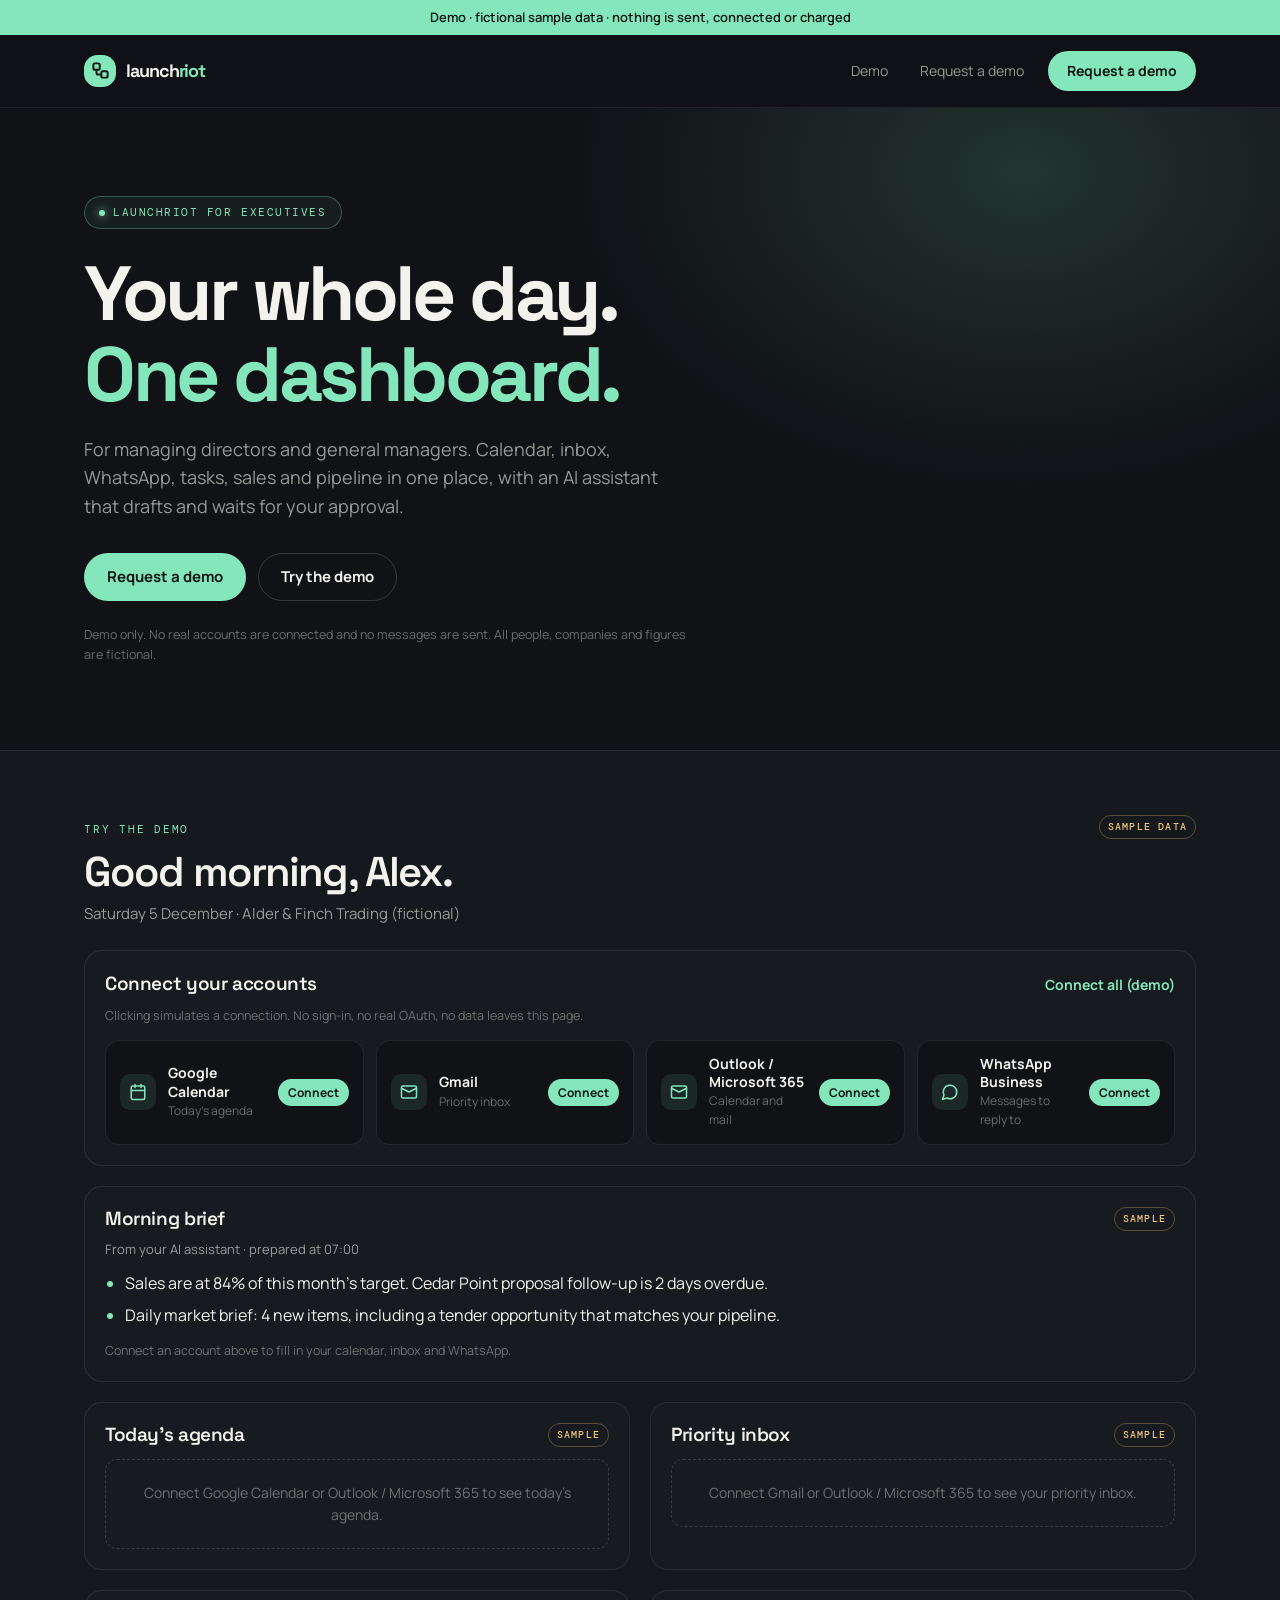
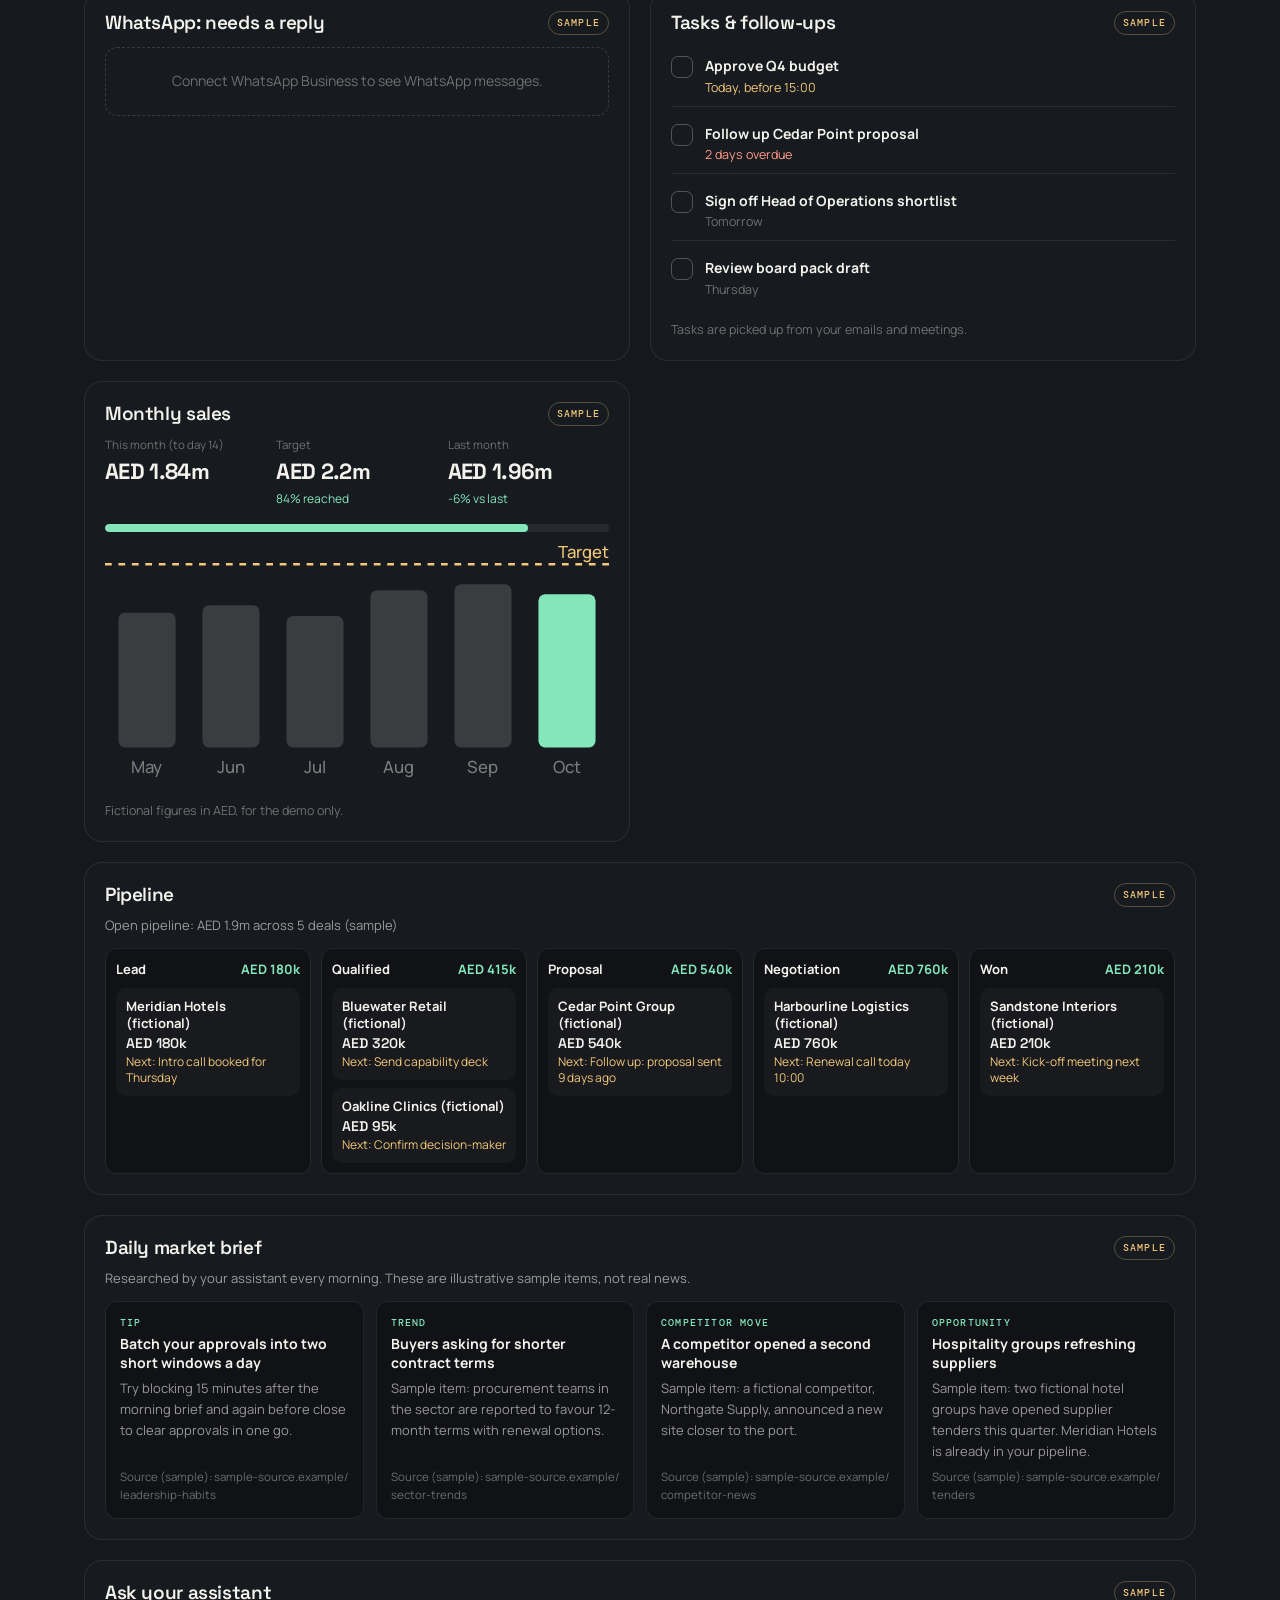
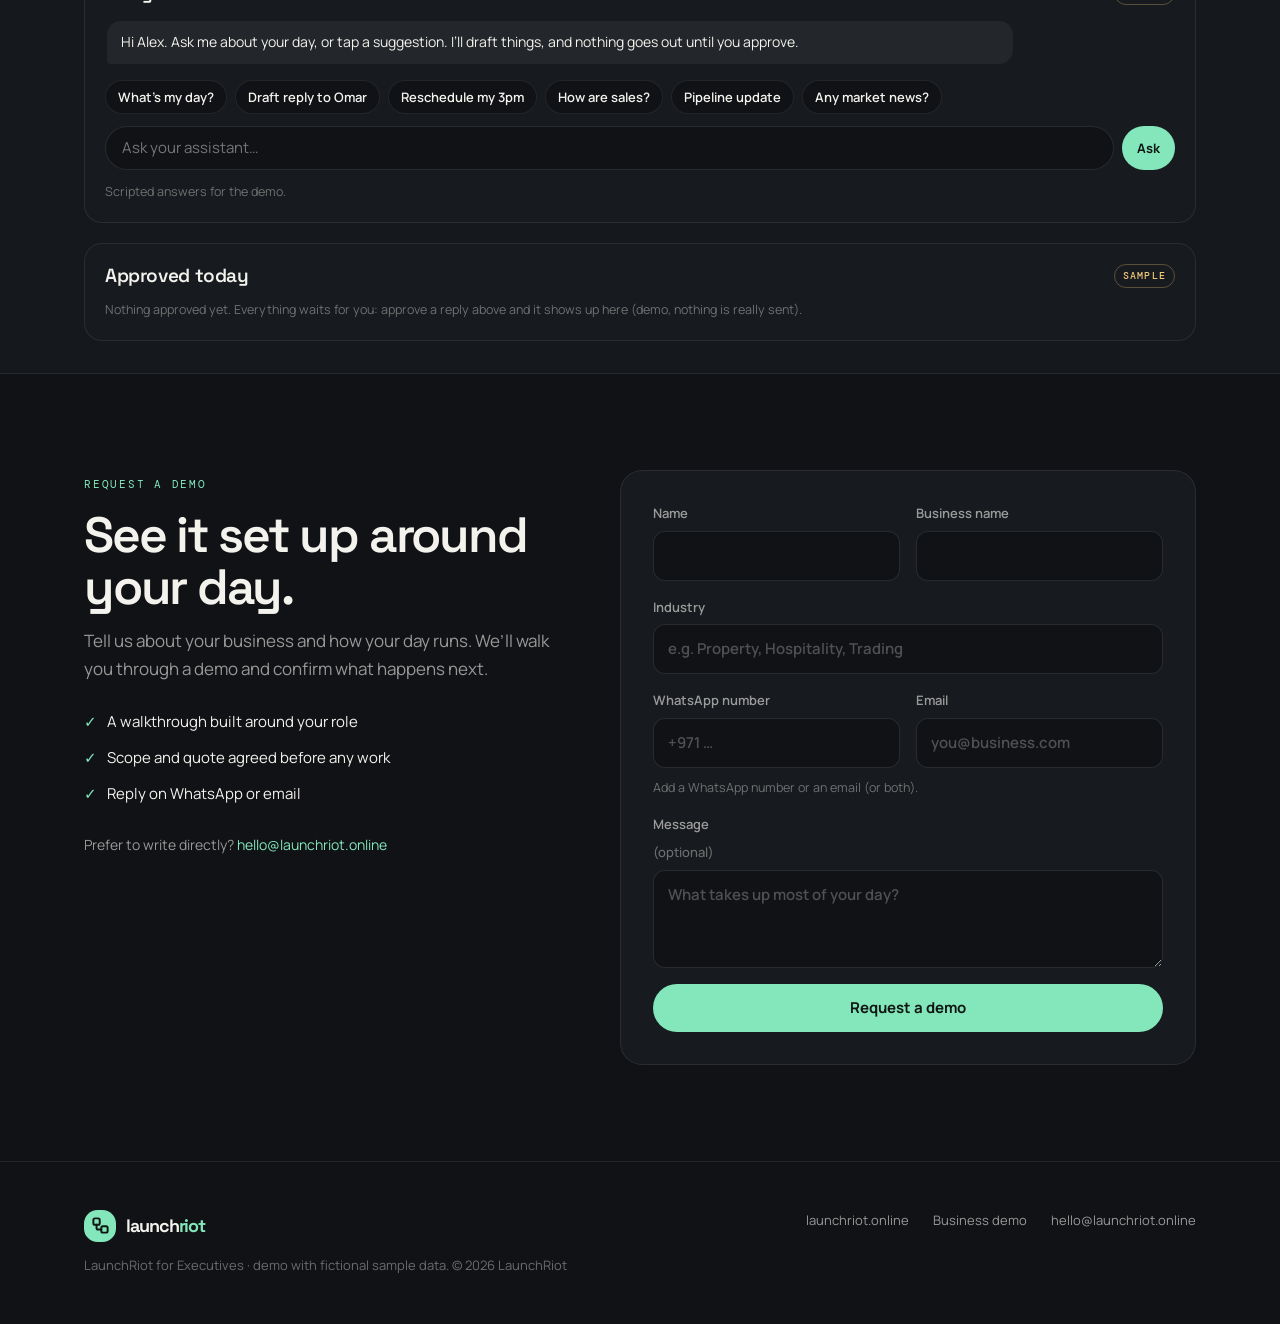
==== index.html @ b40a99fc "LaunchRiot for Executives demo" ====
<!DOCTYPE html>
<html lang="en">
<head>
<meta charset="UTF-8" />
<meta name="viewport" content="width=device-width, initial-scale=1.0" />
<meta name="theme-color" content="#101216" />
<title>LaunchRiot for Executives | One dashboard for your day</title>
<meta name="description" content="A simple demo for managing directors and general managers: calendar, inbox, WhatsApp, tasks, sales, pipeline and a daily brief in one dashboard. Everything waits for your approval. Sample data only." />
<meta property="og:site_name" content="LaunchRiot" />
<meta property="og:title" content="LaunchRiot for Executives" />
<meta property="og:description" content="Your day, inbox, WhatsApp, sales and pipeline in one dashboard. Approve before anything is sent. Demo with sample data." />
<meta property="og:type" content="website" />
<meta property="og:url" content="https://cliffordlandman-alt.github.io/launchriot-exec-demo/" />
<meta property="og:image" content="https://cliffordlandman-alt.github.io/launchriot-exec-demo/og-image.png" />
<meta property="og:image:width" content="1200" /><meta property="og:image:height" content="630" />
<meta property="og:image:alt" content="LaunchRiot for Executives: one dashboard for your day" />
<meta name="twitter:card" content="summary_large_image" />
<meta name="twitter:title" content="LaunchRiot for Executives" />
<meta name="twitter:description" content="Your day, inbox, WhatsApp, sales and pipeline in one dashboard. Approve before anything is sent." />
<meta name="twitter:image" content="https://cliffordlandman-alt.github.io/launchriot-exec-demo/og-image.png" />
<link rel="icon" type="image/svg+xml" href="favicon.svg" />
<link rel="preconnect" href="https://fonts.googleapis.com">
<link rel="preconnect" href="https://fonts.gstatic.com" crossorigin>
<link href="https://fonts.googleapis.com/css2?family=Manrope:wght@400;500;600;700;800&family=Space+Grotesk:wght@500;600;700&family=DM+Mono:wght@500&display=swap" rel="stylesheet">
<link rel="stylesheet" href="styles.css" />
</head>
<body>
<div class="banner">Demo · fictional sample data · nothing is sent, connected or charged</div>
<header class="nav">
  <div class="wrap nav-in">
    <!-- Logo: markup copied verbatim from the LaunchRiot sibling site (main-site-v2) -->
    <a aria-label="LaunchRiot home" href="#top" class="lr-logo"><span class="lr-mark"><svg xmlns="http://www.w3.org/2000/svg" width="19" height="19" viewBox="0 0 24 24" fill="none" stroke="currentColor" stroke-width="2.5" stroke-linecap="round" stroke-linejoin="round" class="lucide lucide-workflow" aria-hidden="true"><rect width="8" height="8" x="3" y="3" rx="2"></rect><path d="M7 11v4a2 2 0 0 0 2 2h4"></path><rect width="8" height="8" x="13" y="13" rx="2"></rect></svg></span><span class="lr-word">launch<span class="lr-accent">riot</span></span></a>
    <nav class="links"><a href="#demo">Demo</a><a href="#request">Request a demo</a></nav>
    <a class="btn btn-primary btn-sm" href="#request">Request a demo</a>
  </div>
</header>

<main id="top">
  <section class="hero">
    <div class="wrap">
      <span class="pill"><span class="dot"></span>LaunchRiot for Executives</span>
      <h1>Your whole day.<br><span class="accent">One dashboard.</span></h1>
      <p class="sub">For managing directors and general managers. Calendar, inbox, WhatsApp, tasks, sales and pipeline in one place, with an AI assistant that drafts and waits for your approval.</p>
      <div class="cta-row">
        <a class="btn btn-primary" href="#request">Request a demo</a>
        <a class="btn btn-ghost" href="#demo">Try the demo</a>
      </div>
      <p class="fine">Demo only. No real accounts are connected and no messages are sent. All people, companies and figures are fictional.</p>
    </div>
  </section>

  <section class="sec-demo" id="demo">
    <div class="wrap">
      <div class="demo-head">
        <div>
          <span class="mono accent">Try the demo</span>
          <h2>Good morning, Alex.</h2>
          <p class="muted-p" id="today"></p>
        </div>
        <span class="tag">Sample data</span>
      </div>

      <div class="card connect">
        <div class="card-h"><h3>Connect your accounts</h3><button class="lnk" id="connect-all">Connect all (demo)</button></div>
        <p class="note">Clicking simulates a connection. No sign-in, no real OAuth, no data leaves this page.</p>
        <div class="conn-grid" id="conn"></div>
      </div>

      <div class="dash" id="dash"></div>
    </div>
  </section>

  <section class="sec" id="request">
    <div class="wrap req-grid">
      <div>
        <span class="mono accent">Request a demo</span>
        <h2>See it set up around your day.</h2>
        <p class="muted-p">Tell us about your business and how your day runs. We’ll walk you through a demo and confirm what happens next.</p>
        <ul class="ticks">
          <li>A walkthrough built around your role</li>
          <li>Scope and quote agreed before any work</li>
          <li>Reply on WhatsApp or email</li>
        </ul>
        <p class="muted-p small">Prefer to write directly? <a href="mailto:hello@launchriot.online">hello@launchriot.online</a></p>
      </div>
      <form id="demo-form" class="form" novalidate>
        <div class="f2">
          <label>Name<input name="fullName" autocomplete="name" required></label>
          <label>Business name<input name="companyName" autocomplete="organization" required></label>
        </div>
        <label>Industry<input name="industry" placeholder="e.g. Property, Hospitality, Trading" required></label>
        <div class="f2">
          <label>WhatsApp number<input name="phone" type="tel" autocomplete="tel" placeholder="+971 …"></label>
          <label>Email<input name="email" type="email" autocomplete="email" placeholder="you@business.com"></label>
        </div>
        <p class="hint">Add a WhatsApp number or an email (or both).</p>
        <label>Message <em>(optional)</em><textarea name="notes" rows="3" placeholder="What takes up most of your day?"></textarea></label>
        <input type="text" name="website_hp" class="hp" tabindex="-1" autocomplete="off" aria-hidden="true">
        <p class="err" id="form-err" role="alert"></p>
        <button class="btn btn-primary btn-full" type="submit" id="submit-btn">Request a demo</button>
        <div class="done" id="form-done" hidden>
          <b id="done-title">Thanks, your demo request is in.</b>
          <p id="done-msg">We’ll review it and get back to you.</p>
          <div class="cta-row" id="done-actions"></div>
        </div>
      </form>
    </div>
  </section>
</main>

<footer class="foot">
  <div class="wrap foot-in">
    <div>
      <a aria-label="LaunchRiot home" href="#top" class="lr-logo"><span class="lr-mark"><svg xmlns="http://www.w3.org/2000/svg" width="19" height="19" viewBox="0 0 24 24" fill="none" stroke="currentColor" stroke-width="2.5" stroke-linecap="round" stroke-linejoin="round" class="lucide lucide-workflow" aria-hidden="true"><rect width="8" height="8" x="3" y="3" rx="2"></rect><path d="M7 11v4a2 2 0 0 0 2 2h4"></path><rect width="8" height="8" x="13" y="13" rx="2"></rect></svg></span><span class="lr-word">launch<span class="lr-accent">riot</span></span></a>
      <p>LaunchRiot for Executives · demo with fictional sample data. © 2026 LaunchRiot</p>
    </div>
    <div class="foot-links">
      <a href="https://launchriot.online" target="_blank" rel="noopener">launchriot.online</a>
      <a href="https://cliffordlandman-alt.github.io/launchriot-demo/" target="_blank" rel="noopener">Business demo</a>
      <a href="mailto:hello@launchriot.online">hello@launchriot.online</a>
    </div>
  </div>
</footer>
<div id="toast" role="status"></div>
<script src="data.js"></script>
<script src="app.js"></script>
<script src="script.js"></script>
</body>
</html>
---- styles.css ----
/* Base tokens, logo, buttons and form styles reused from LaunchRiot main-site-v2 */
:root{--bg:#101216;--bg2:#15181c;--card:#171a1f;--line:rgba(255,255,255,.08);--mint:#83e7bb;--mint-ink:#101713;--cream:#f3f2ec;--muted:rgba(243,242,236,.6);--dim:rgba(243,242,236,.4);--gold:#f2c879;--r:18px}
*{box-sizing:border-box}html{scroll-behavior:smooth}
body{margin:0;background:var(--bg);color:var(--cream);font-family:Manrope,system-ui,sans-serif;font-size:16px;line-height:1.6;-webkit-font-smoothing:antialiased}
a{color:inherit;text-decoration:none}
h1,h2,h3{font-family:"Space Grotesk",sans-serif;letter-spacing:-.045em;line-height:1.05;margin:0}
.mono{font-family:"DM Mono",monospace;font-size:11px;text-transform:uppercase;letter-spacing:.16em}
.accent{color:var(--mint)}.muted{color:var(--dim)}
.wrap{max-width:1160px;margin:0 auto;padding:0 24px}
.ic{width:16px;height:16px;fill:none;stroke:currentColor;stroke-width:2;stroke-linecap:round;stroke-linejoin:round;flex:none}
.ico{display:inline-flex;align-items:center;justify-content:center;width:36px;height:36px;border-radius:10px;background:rgba(131,231,187,.1);color:var(--mint);flex:none}
.ico .ic{width:18px;height:18px}
.nav{position:sticky;top:0;z-index:20;background:rgba(16,18,22,.82);backdrop-filter:blur(14px);border-bottom:1px solid var(--line)}
.nav-in{display:flex;align-items:center;justify-content:space-between;height:72px;gap:24px}
.links{display:flex;gap:32px;font-size:14px;color:var(--muted);margin-left:auto}.links a:hover{color:var(--cream)}
.pill{display:inline-flex;align-items:center;gap:8px;padding:7px 14px;border:1px solid rgba(131,231,187,.3);border-radius:999px;background:rgba(131,231,187,.06);font-family:"DM Mono",monospace;font-size:11px;letter-spacing:.14em;text-transform:uppercase;color:var(--mint)}
.dot{width:6px;height:6px;border-radius:50%;background:var(--mint);box-shadow:0 0 10px var(--mint)}
.tag{font-family:"DM Mono",monospace;font-weight:500;font-size:10px;letter-spacing:.12em;text-transform:uppercase;color:var(--gold);border:1px solid rgba(242,200,121,.3);padding:3px 8px;border-radius:999px;white-space:nowrap}
.sec{padding:96px 0}.sec h2{font-size:clamp(2rem,4vw,3.1rem);margin-top:14px;font-weight:600}
.muted-p{color:var(--muted);font-size:17px;margin:14px 0 0;max-width:560px}.small{font-size:14px}.muted-p a{color:var(--mint)}
.fine{font-size:12.5px;color:var(--dim);margin-top:24px;max-width:620px}
.foot{border-top:1px solid var(--line);padding:48px 0}
.foot-in{display:flex;justify-content:space-between;gap:24px;flex-wrap:wrap;align-items:flex-start}
.foot p{margin:12px 0 0;font-size:13px;color:var(--dim)}
.foot-links{display:flex;gap:24px;flex-wrap:wrap;font-size:13px;color:var(--muted)}.foot-links a:hover{color:var(--cream)}
/* logo — values copied from live site computed styles */
.lr-logo{display:inline-flex;align-items:center;gap:10px}
.lr-mark{display:flex;width:32px;height:32px;align-items:center;justify-content:center;border-radius:13.6px;background:#83e7bb;color:#101713}
.lr-word{font-family:"Space Grotesk",sans-serif;font-size:18px;font-weight:700;letter-spacing:-.06em;line-height:27px;color:#f3f2ec}
.lr-accent{color:#83e7bb}
.btn{display:inline-flex;align-items:center;justify-content:center;gap:8px;height:48px;padding:0 22px;border-radius:999px;font-weight:700;font-size:15px;border:1px solid transparent;cursor:pointer;font-family:inherit;transition:transform .15s,background .15s,border-color .15s}
.btn:hover{transform:translateY(-1px)}
.btn-primary{background:var(--mint);color:var(--mint-ink)}.btn-primary:hover{background:#9af0c9}
.btn-ghost{background:transparent;border-color:rgba(255,255,255,.16);color:var(--cream)}.btn-ghost:hover{border-color:var(--mint)}
.btn-wa{background:#25D366;color:#08240f}
.btn-sm{height:40px;padding:0 18px;font-size:14px}.btn-full{width:100%}
.cta-row{display:flex;flex-wrap:wrap;gap:12px;margin-top:32px}
.req-grid{display:grid;grid-template-columns:.9fr 1.1fr;gap:64px;align-items:start}
.ticks{list-style:none;padding:0;margin:28px 0;display:grid;gap:12px;font-size:15px}
.ticks li{display:flex;gap:10px;align-items:center}.ticks .ic{color:var(--mint)}
.form{padding:32px;border:1px solid var(--line);border-radius:22px;background:var(--card);display:grid;gap:16px}
.f2{display:grid;grid-template-columns:1fr 1fr;gap:16px}
.form label{display:grid;gap:7px;font-size:13px;font-weight:600;color:var(--muted)}.form label em{font-style:normal;color:var(--dim);font-weight:500}
.form input,.form textarea{width:100%;font:inherit;font-size:15px;color:var(--cream);background:var(--bg);border:1px solid rgba(255,255,255,.1);border-radius:12px;padding:12px 14px;outline:none;transition:border-color .15s}
.form input:focus,.form textarea:focus{border-color:var(--mint)}
.form input::placeholder,.form textarea::placeholder{color:rgba(243,242,236,.28)}
.hint{margin:-6px 0 0;font-size:12.5px;color:var(--dim)}
.err{margin:0;color:#ff9b8a;font-size:13.5px;min-height:0}.err:empty{display:none}
.hp{position:absolute;left:-9999px;width:1px;height:1px;opacity:0}
.done{padding:20px;border-radius:14px;border:1px solid rgba(131,231,187,.35);background:rgba(131,231,187,.06)}
.done p{margin:6px 0 0;color:var(--muted);font-size:14px}.done .cta-row{margin-top:16px}
button[disabled]{opacity:.6;cursor:wait}
.ticks li::before{content:"✓";color:var(--mint);font-weight:800}

/* Exec demo */
.banner{background:#83e7bb;color:#101713;font-size:13px;font-weight:600;text-align:center;padding:7px 12px}
.hero{position:relative;overflow:hidden;padding:88px 0 72px}
.hero::before{content:"";position:absolute;inset:0;background:radial-gradient(50% 70% at 80% 10%,rgba(131,231,187,.16),transparent 70%);pointer-events:none}
.hero .wrap{position:relative}
.hero h1{font-size:clamp(2.6rem,6vw,4.8rem);margin-top:24px;font-weight:700}
.sub{color:var(--muted);font-size:18px;max-width:600px;margin:20px 0 0}
.sec-demo{padding:64px 0 32px;background:var(--bg2);border-top:1px solid var(--line);border-bottom:1px solid var(--line)}
.demo-head{display:flex;justify-content:space-between;align-items:flex-start;gap:16px;margin-bottom:24px}
.demo-head h2{font-size:clamp(1.8rem,3.4vw,2.6rem);margin-top:10px;font-weight:600}.demo-head .muted-p{font-size:15px;margin-top:8px}
.card{background:var(--card);border:1px solid var(--line);border-radius:var(--r);padding:20px;min-width:0}
.card-h{display:flex;justify-content:space-between;align-items:center;gap:10px;margin-bottom:12px}
.card h3{font-size:19px;font-weight:600;letter-spacing:-.02em}
.note{font-size:12.5px;color:var(--dim);margin:12px 0 0}.from{font-size:13px;color:var(--muted);margin:-4px 0 12px}
.lnk{background:none;border:0;color:var(--mint);font:700 14px Manrope,sans-serif;cursor:pointer;padding:4px 0}
.connect{margin-bottom:20px}.connect .note{margin:-4px 0 14px}
.conn-grid{display:grid;grid-template-columns:repeat(4,1fr);gap:12px}
.conn{display:flex;align-items:center;gap:12px;text-align:left;padding:14px;border-radius:14px;border:1px solid var(--line);background:var(--bg);color:var(--cream);font:inherit;cursor:pointer;transition:border-color .15s}
.conn:hover{border-color:rgba(131,231,187,.45)}.conn>span:nth-child(2){flex:1;min-width:0}
.conn b{display:block;font-size:14px;line-height:1.3}.conn small{display:block;font-size:12px;color:var(--dim)}
.conn em{font-style:normal;font-size:12px;font-weight:700;color:var(--mint-ink);background:var(--mint);padding:4px 10px;border-radius:999px}
.conn.on{border-color:rgba(131,231,187,.5);background:rgba(131,231,187,.06)}.conn.on small{color:var(--mint)}.conn.on em{background:none;color:var(--mint);padding:0}
.dash{display:grid;grid-template-columns:1fr 1fr;gap:20px}.span2{grid-column:span 2}
.brief ul{margin:0;padding-left:20px;display:grid;gap:6px}.brief li::marker{color:var(--mint)}
.locked{padding:22px;border:1px dashed rgba(255,255,255,.14);border-radius:12px;color:var(--dim);font-size:14px;text-align:center}
.agenda,.tasks,.log{list-style:none;margin:0;padding:0;display:grid;gap:8px}
.agenda li{display:flex;gap:14px;padding:10px 12px;border:1px solid var(--line);border-radius:12px}
.time{font:600 15px "Space Grotesk",sans-serif;color:var(--mint);min-width:48px}.time small{display:block;font-size:11px;color:var(--dim);font-weight:500}
.agenda div{display:flex;flex-direction:column;min-width:0}.agenda b{font-size:14px;line-height:1.35}.agenda span{font-size:12.5px;color:var(--dim)}
.agenda em{font-style:normal;font-size:12.5px;color:var(--gold);margin-top:4px}
.item{padding:12px 0;border-top:1px solid var(--line)}.item:first-of-type{border-top:0;padding-top:0}
.item-h{display:flex;justify-content:space-between;gap:10px;align-items:center}.item-h b{font-size:14px}
.subj{font-size:13px;color:var(--muted)}
.pri{font-size:11px;font-weight:700;padding:2px 9px;border-radius:999px}.p-high{background:rgba(255,155,138,.14);color:#ff9b8a}.p-medium{background:rgba(242,200,121,.12);color:var(--gold)}.p-low{background:rgba(255,255,255,.06);color:var(--dim)}
.ai{font-size:14px;margin:8px 0;color:var(--cream)}.ai span{display:inline-block;font:500 10px "DM Mono",monospace;letter-spacing:.12em;text-transform:uppercase;color:var(--mint);margin-right:8px}
.bubble{font-size:14px;margin:8px 0;padding:9px 12px;border-radius:12px 12px 12px 4px;background:rgba(255,255,255,.05);max-width:92%}
textarea{width:100%;font:inherit;font-size:14px;color:var(--cream);background:var(--bg);border:1px solid rgba(255,255,255,.1);border-radius:10px;padding:10px 12px;resize:vertical;outline:none}textarea:focus{border-color:var(--mint)}
.acts{display:flex;gap:8px;flex-wrap:wrap;margin-top:8px}
.btn-xs{height:34px;padding:0 14px;font-size:13px}
.sent{display:flex;align-items:center;gap:6px;font-size:13px;font-weight:700;color:var(--mint);margin-top:6px}
.tasks li{display:flex;gap:12px;align-items:flex-start;padding:8px 0;border-bottom:1px solid var(--line)}.tasks li:last-child{border:0}
.tasks div{display:flex;flex-direction:column}.tasks b{font-size:14px}.tasks span{font-size:12.5px;color:var(--dim)}.tasks .due{color:var(--gold)}.tasks .late{color:#ff9b8a}
.tasks .td b{text-decoration:line-through;color:var(--dim)}
.chk{width:22px;height:22px;border-radius:7px;border:1.5px solid rgba(255,255,255,.25);background:none;color:var(--mint-ink);cursor:pointer;display:flex;align-items:center;justify-content:center;padding:0;flex:none;margin-top:1px}
.td .chk{background:var(--mint);border-color:var(--mint)}
.kpis{display:grid;grid-template-columns:repeat(3,1fr);gap:10px}.kpis small{display:block;font-size:11.5px;color:var(--dim);line-height:1.3}
.kpis b{display:block;font:700 22px "Space Grotesk",sans-serif;letter-spacing:-.03em;margin-top:4px}.kpis span{font-size:12px;color:var(--mint)}
.bar-track{height:8px;border-radius:5px;background:rgba(255,255,255,.07);margin:14px 0 8px;overflow:hidden}.bar-track i{display:block;height:100%;background:var(--mint);border-radius:5px}
.chart{width:100%;height:auto;margin-top:6px}.chart .b{fill:rgba(243,242,236,.16)}.chart .b-now{fill:#83e7bb}
.chart text{fill:rgba(243,242,236,.45);font:500 10px Manrope,sans-serif}.chart .tline{stroke:var(--gold);stroke-dasharray:4 4;stroke-width:1.5}.chart .tl{fill:var(--gold)}
.pipe{display:grid;grid-template-columns:repeat(5,1fr);gap:10px}
.stage{background:var(--bg);border:1px solid var(--line);border-radius:12px;padding:10px;display:grid;gap:8px;align-content:start}
.stage-h{display:flex;justify-content:space-between;font-size:13px}.stage-h span{color:var(--mint);font-weight:700}
.deal{padding:10px;border-radius:10px;background:rgba(255,255,255,.035);display:grid;gap:2px}.deal b{font-size:13px;line-height:1.3}
.val{font:600 14px "Space Grotesk",sans-serif}.next{font-size:12px;color:var(--gold);line-height:1.35}
.mkt{display:grid;grid-template-columns:repeat(4,1fr);gap:12px}
.mi{padding:14px;border:1px solid var(--line);border-radius:12px;background:var(--bg);display:flex;flex-direction:column;gap:6px}
.mi b{font-size:14px;line-height:1.35}.mi p{margin:0;font-size:13px;color:var(--muted);flex:1}
.mt{font:500 10px "DM Mono",monospace;letter-spacing:.12em;text-transform:uppercase;color:var(--mint)}.srcl{font-size:11.5px;color:var(--dim);word-break:break-all}
.msgs{max-height:340px;overflow-y:auto;display:flex;flex-direction:column;gap:8px;padding:4px 2px}
.msg{max-width:85%;padding:10px 14px;border-radius:14px;font-size:14px}
.msg.bot{background:rgba(255,255,255,.05);border-radius:14px 14px 14px 4px}.msg.me{background:var(--mint);color:var(--mint-ink);margin-left:auto;border-radius:14px 14px 4px 14px;font-weight:600}
.sugg{display:flex;gap:8px;flex-wrap:wrap;margin:12px 0}
.sugg button{font:600 13px Manrope,sans-serif;padding:7px 12px;border-radius:999px;border:1px solid var(--line);background:var(--bg);color:var(--cream);cursor:pointer}.sugg button:hover{border-color:var(--mint)}
.askf{display:flex;gap:8px}.askf input{flex:1;min-width:0;font:inherit;font-size:15px;color:var(--cream);background:var(--bg);border:1px solid rgba(255,255,255,.1);border-radius:999px;padding:0 16px;height:44px;outline:none}.askf input:focus{border-color:var(--mint)}.askf .btn{height:44px}
.log li{display:flex;gap:8px;align-items:flex-start;font-size:13.5px;color:var(--muted)}.log .ic{color:var(--mint);margin-top:3px}
#toast{position:fixed;left:50%;bottom:24px;transform:translate(-50%,20px);background:var(--cream);color:var(--bg);font-weight:700;font-size:14px;padding:11px 18px;border-radius:12px;opacity:0;pointer-events:none;transition:.25s;z-index:50;max-width:calc(100% - 32px);text-align:center}
#toast.on{opacity:1;transform:translate(-50%,0)}
@media (max-width:980px){.conn-grid{grid-template-columns:1fr 1fr}.req-grid{grid-template-columns:1fr;gap:40px}.links{display:none}.pipe{grid-template-columns:repeat(5,minmax(170px,1fr));overflow-x:auto;padding-bottom:6px}.mkt{grid-template-columns:1fr 1fr}}
@media (max-width:760px){
  .wrap{padding:0 16px}.nav-in{height:64px}.nav .btn-sm{height:38px;padding:0 14px;font-size:13px}
  .hero{padding:56px 0 48px}.sec{padding:64px 0}.sec-demo{padding:44px 0 24px}
  .dash,.conn-grid,.mkt,.f2{grid-template-columns:1fr}.span2{grid-column:auto}.dash{gap:14px}
  .card{padding:16px}.kpis b{font-size:18px}.form{padding:22px}
}
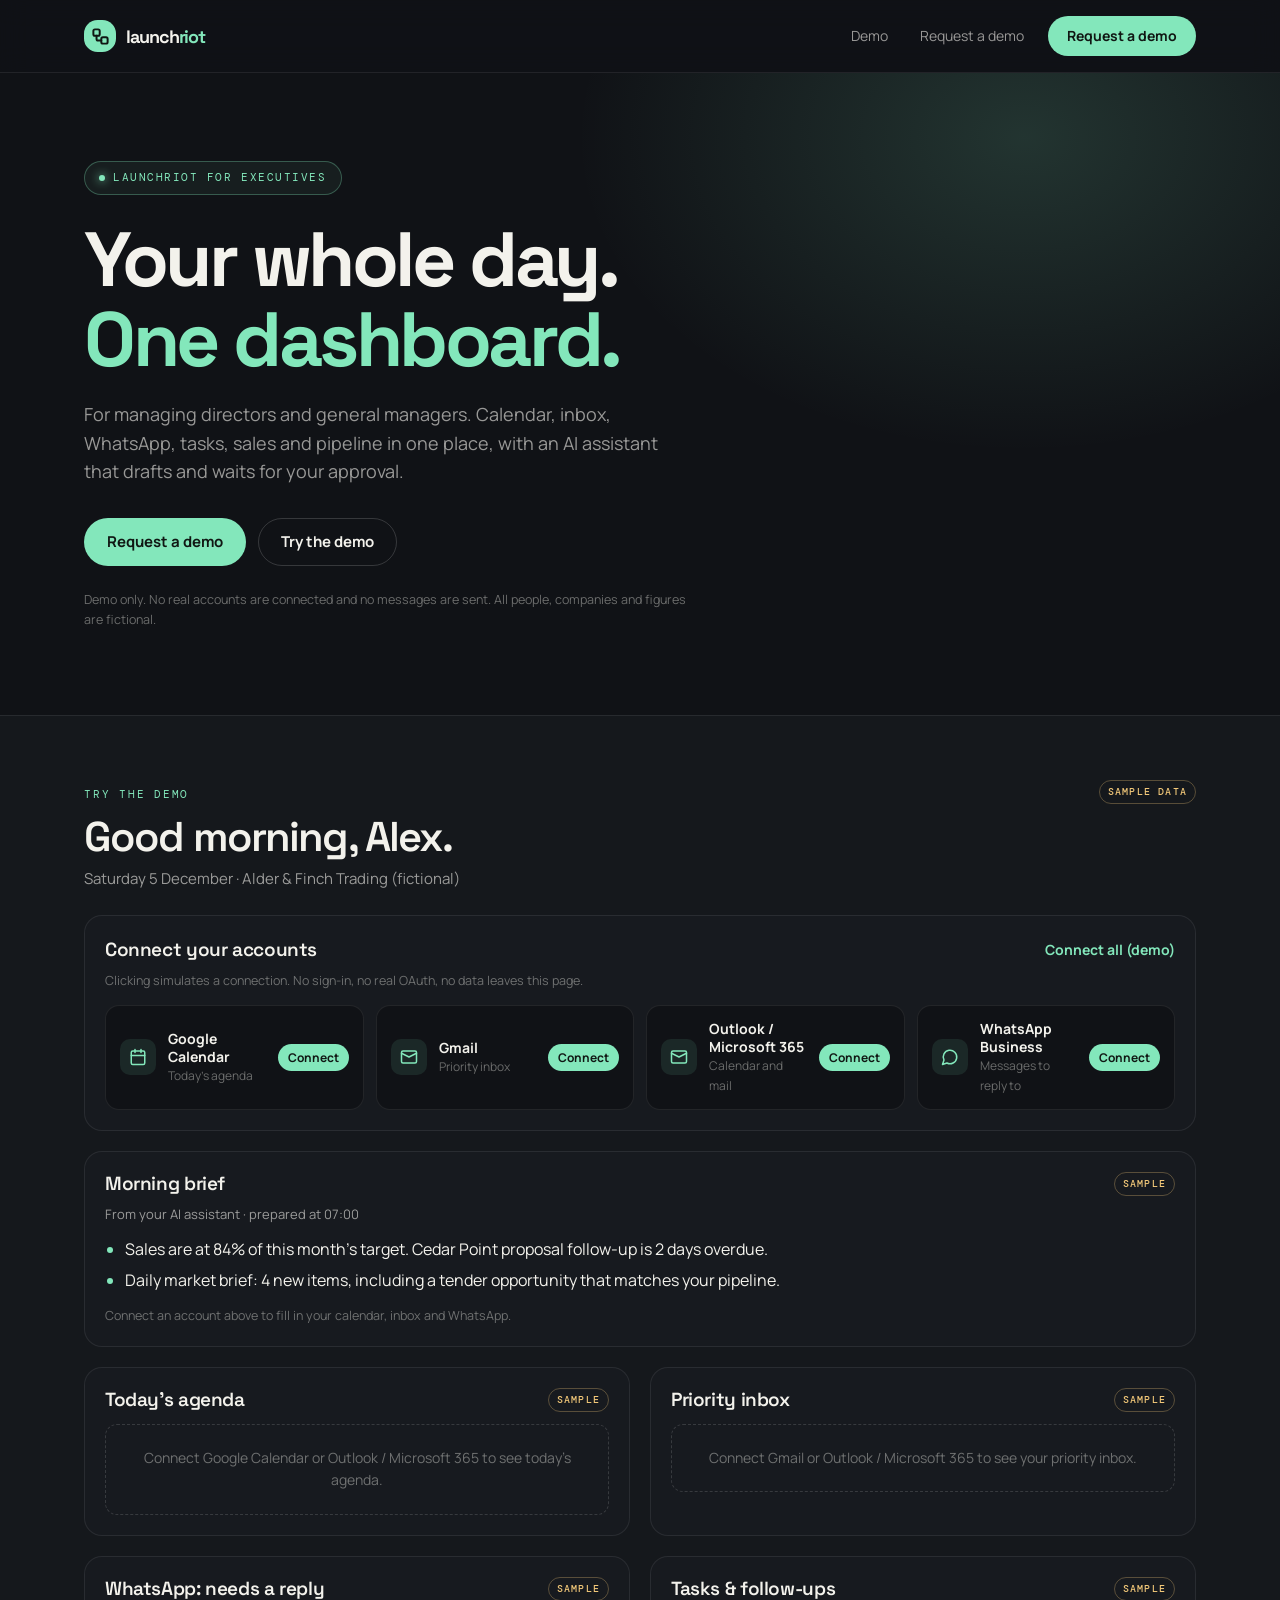
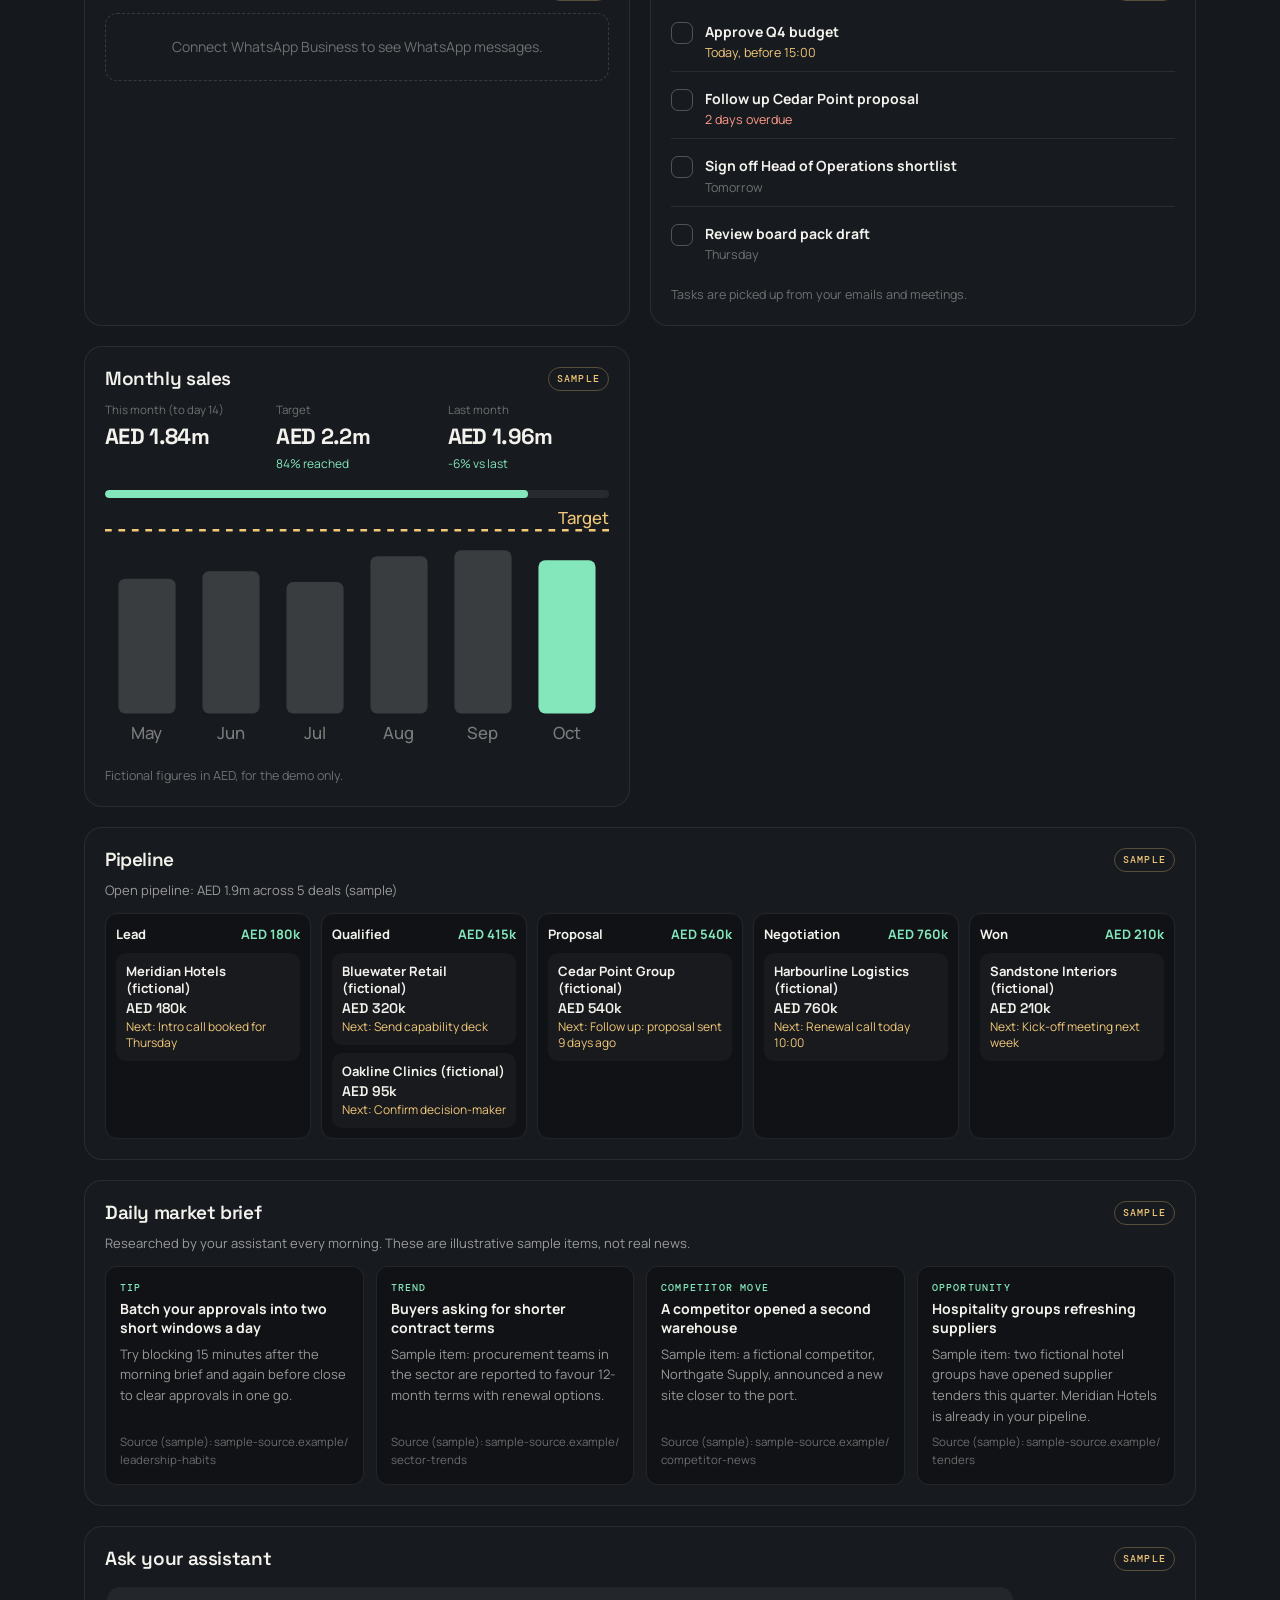
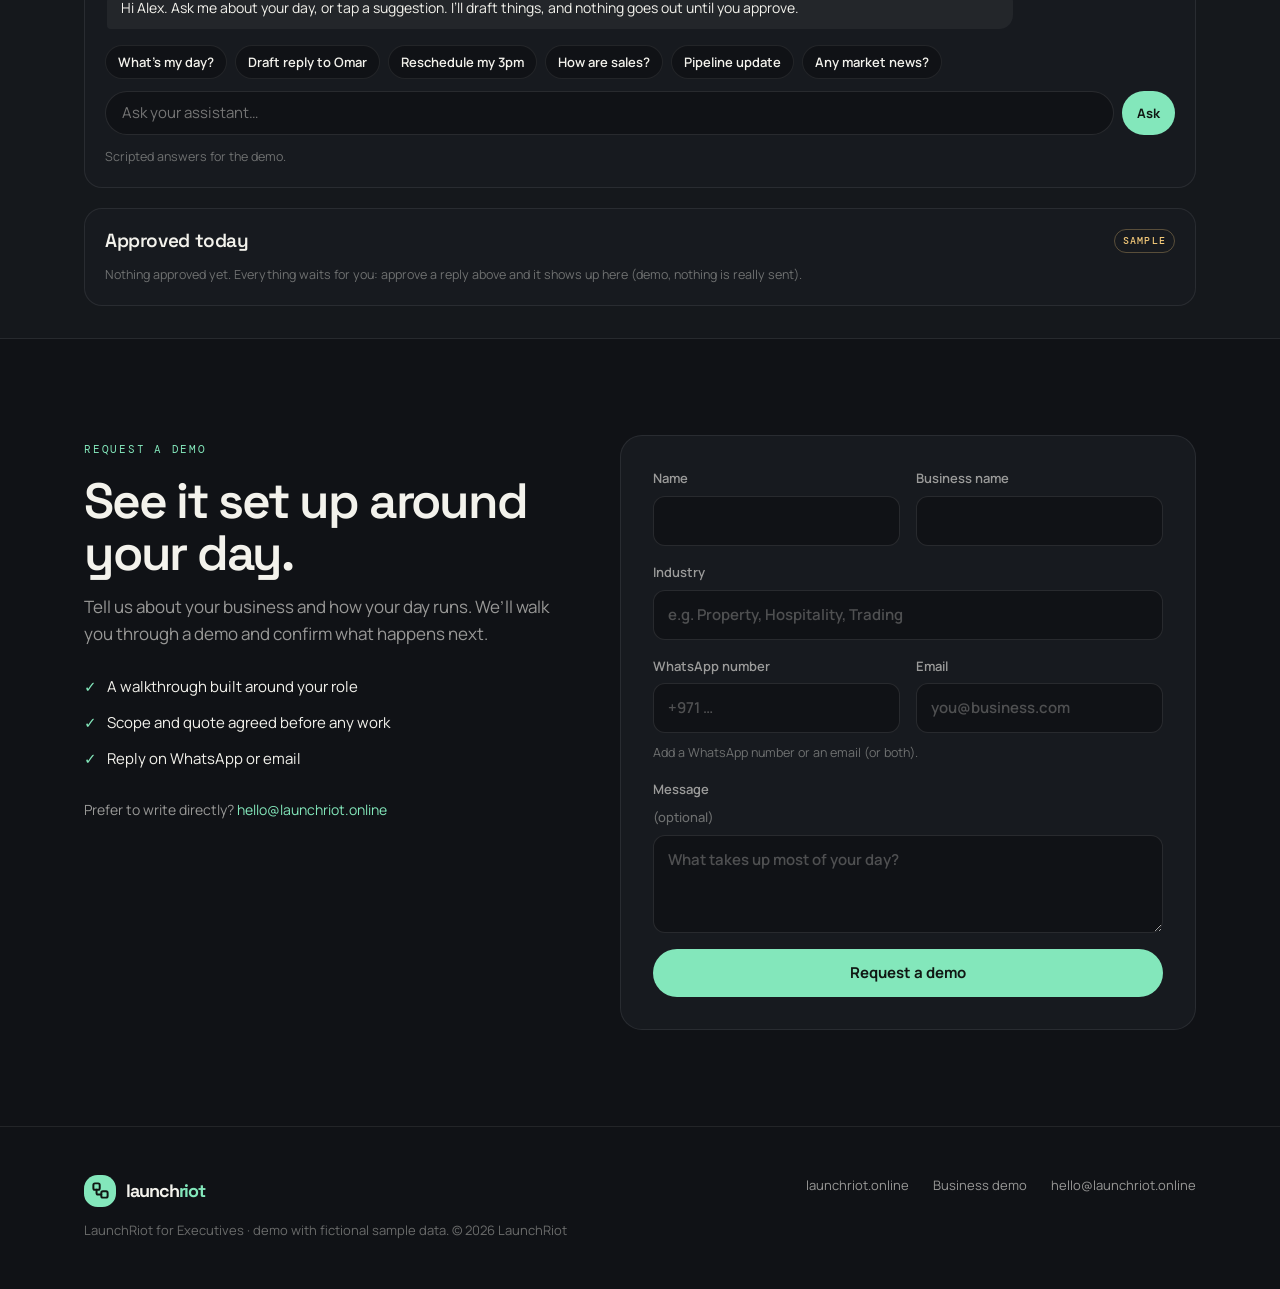
==== commit 0926ed36: "Remove top demo banner" ====
--- a/index.html
+++ b/index.html
@@ -25,7 +25,6 @@
 <link rel="stylesheet" href="styles.css" />
 </head>
 <body>
-<div class="banner">Demo · fictional sample data · nothing is sent, connected or charged</div>
 <header class="nav">
   <div class="wrap nav-in">
     <!-- Logo: markup copied verbatim from the LaunchRiot sibling site (main-site-v2) -->
--- a/styles.css
+++ b/styles.css
@@ -53,7 +53,6 @@
 .ticks li::before{content:"✓";color:var(--mint);font-weight:800}
 
 /* Exec demo */
-.banner{background:#83e7bb;color:#101713;font-size:13px;font-weight:600;text-align:center;padding:7px 12px}
 .hero{position:relative;overflow:hidden;padding:88px 0 72px}
 .hero::before{content:"";position:absolute;inset:0;background:radial-gradient(50% 70% at 80% 10%,rgba(131,231,187,.16),transparent 70%);pointer-events:none}
 .hero .wrap{position:relative}
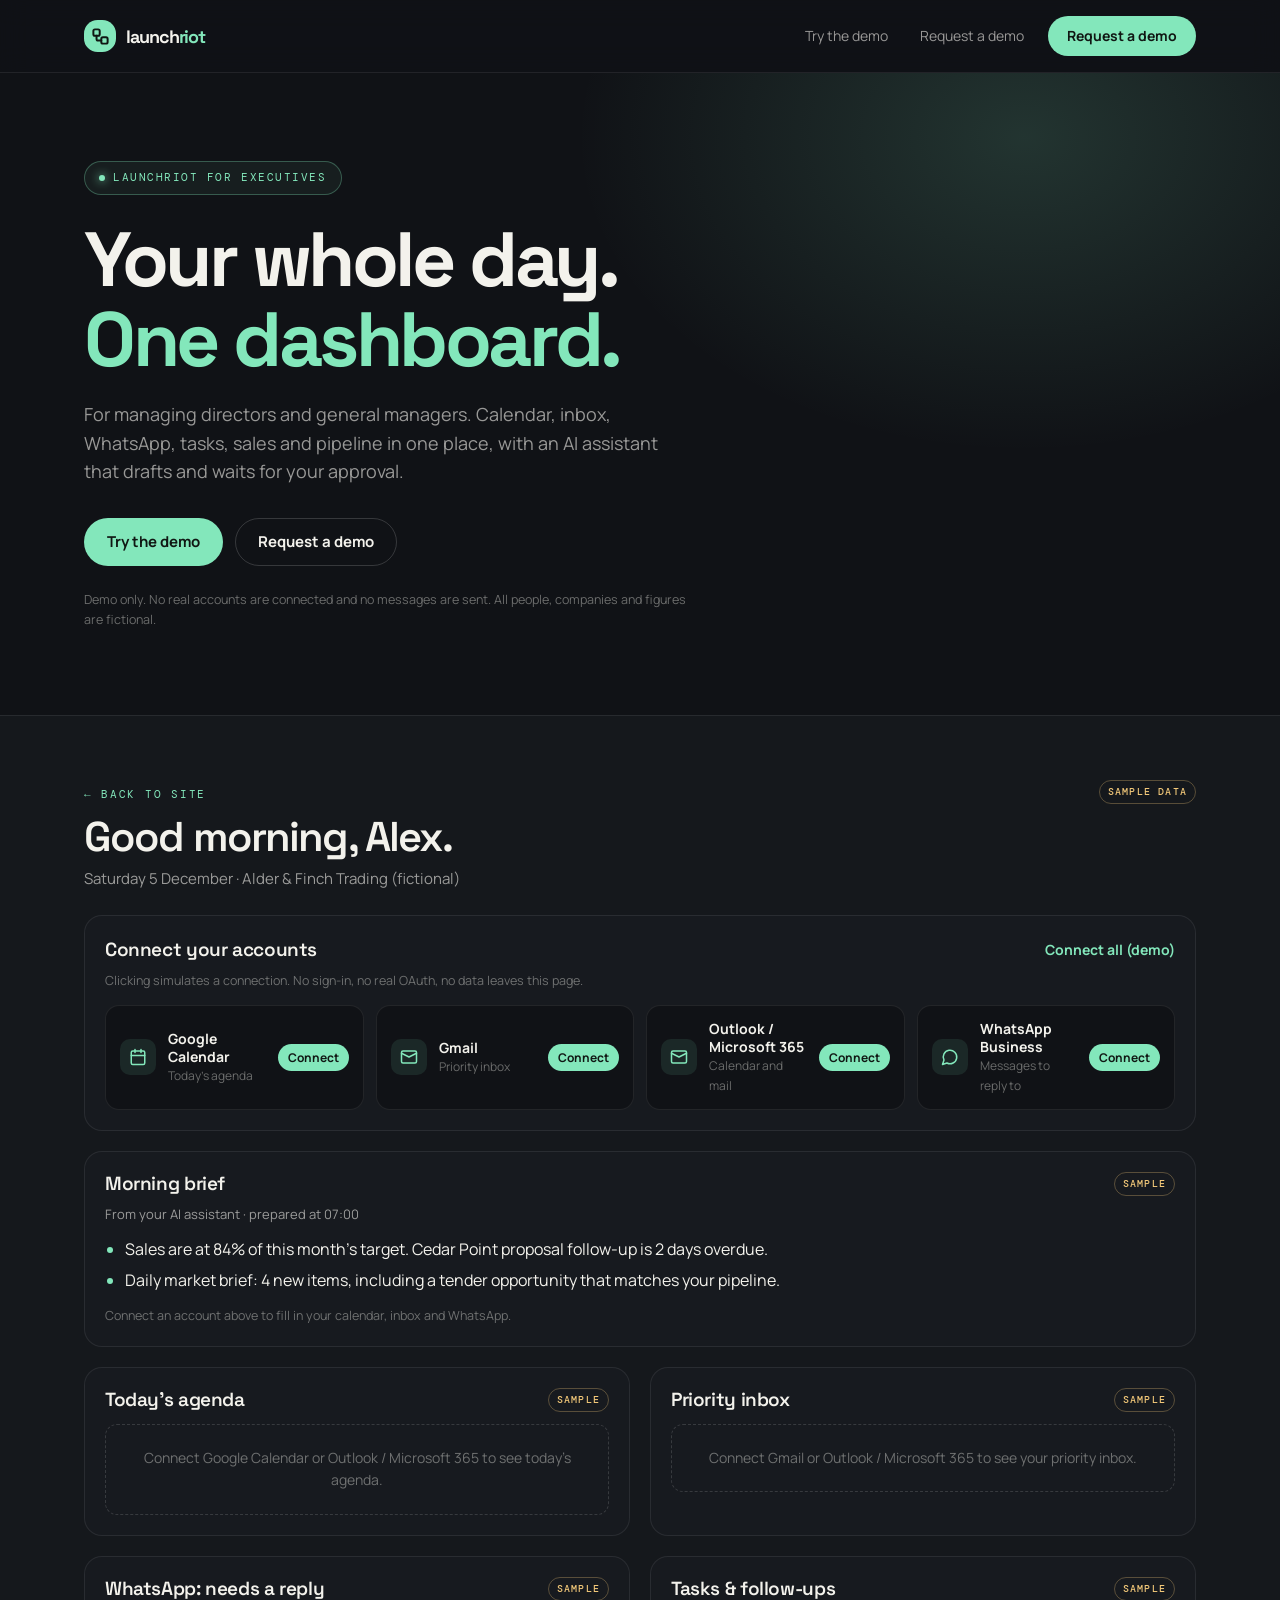
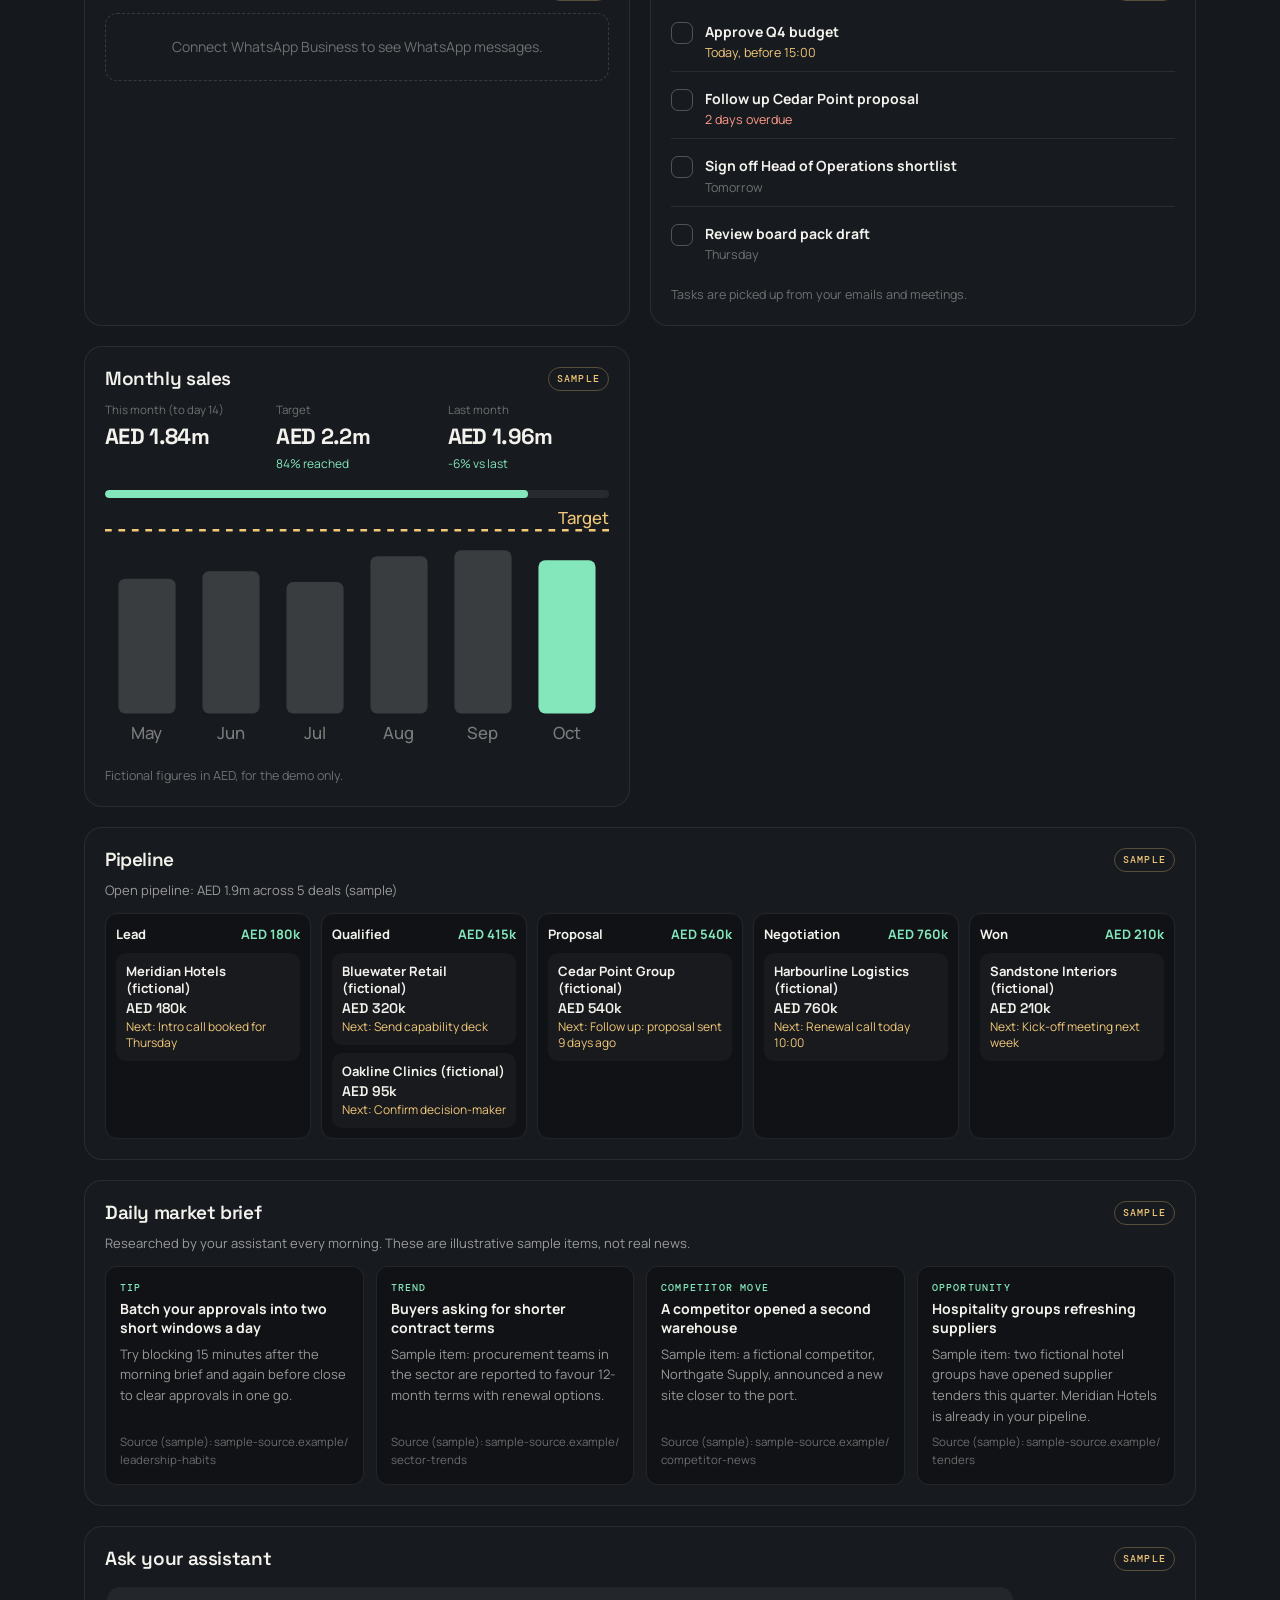
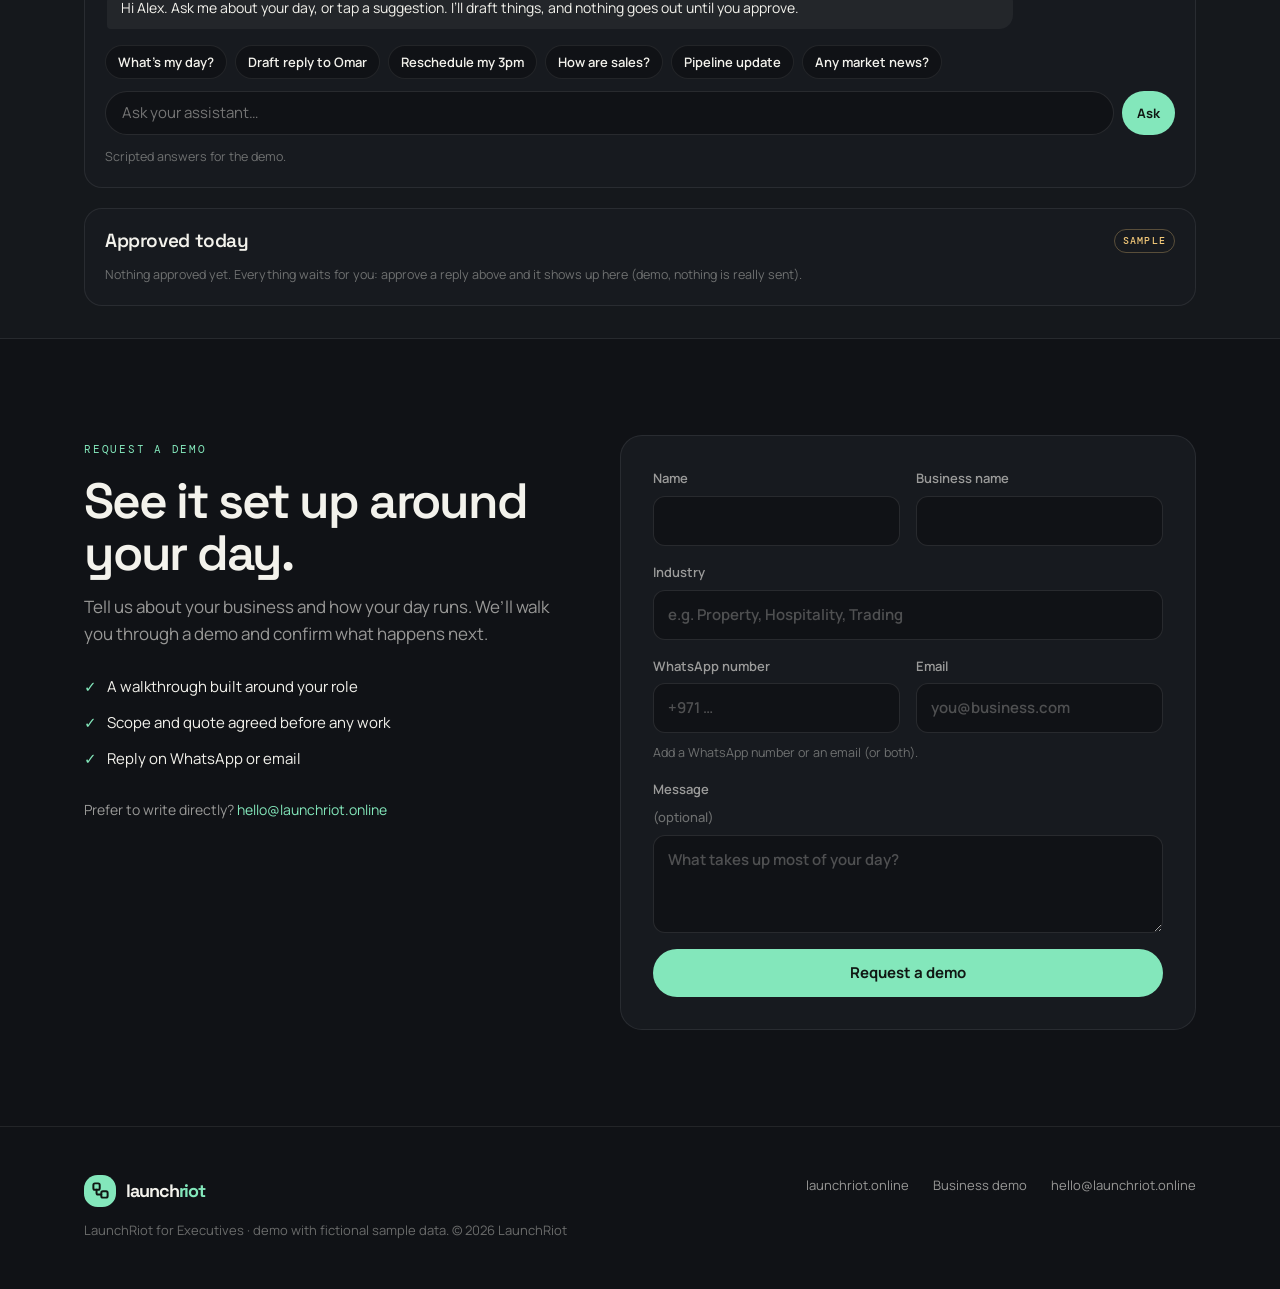
==== commit 1ae8e808: "Try the demo opens a full-screen dashboard, connected by default" ====
--- a/index.html
+++ b/index.html
@@ -29,7 +29,7 @@
   <div class="wrap nav-in">
     <!-- Logo: markup copied verbatim from the LaunchRiot sibling site (main-site-v2) -->
     <a aria-label="LaunchRiot home" href="#top" class="lr-logo"><span class="lr-mark"><svg xmlns="http://www.w3.org/2000/svg" width="19" height="19" viewBox="0 0 24 24" fill="none" stroke="currentColor" stroke-width="2.5" stroke-linecap="round" stroke-linejoin="round" class="lucide lucide-workflow" aria-hidden="true"><rect width="8" height="8" x="3" y="3" rx="2"></rect><path d="M7 11v4a2 2 0 0 0 2 2h4"></path><rect width="8" height="8" x="13" y="13" rx="2"></rect></svg></span><span class="lr-word">launch<span class="lr-accent">riot</span></span></a>
-    <nav class="links"><a href="#demo">Demo</a><a href="#request">Request a demo</a></nav>
+    <nav class="links"><a href="#/app">Try the demo</a><a href="#request">Request a demo</a></nav>
     <a class="btn btn-primary btn-sm" href="#request">Request a demo</a>
   </div>
 </header>
@@ -41,8 +41,8 @@
       <h1>Your whole day.<br><span class="accent">One dashboard.</span></h1>
       <p class="sub">For managing directors and general managers. Calendar, inbox, WhatsApp, tasks, sales and pipeline in one place, with an AI assistant that drafts and waits for your approval.</p>
       <div class="cta-row">
-        <a class="btn btn-primary" href="#request">Request a demo</a>
-        <a class="btn btn-ghost" href="#demo">Try the demo</a>
+        <a class="btn btn-primary" href="#/app">Try the demo</a>
+        <a class="btn btn-ghost" href="#request">Request a demo</a>
       </div>
       <p class="fine">Demo only. No real accounts are connected and no messages are sent. All people, companies and figures are fictional.</p>
     </div>
@@ -52,7 +52,7 @@
     <div class="wrap">
       <div class="demo-head">
         <div>
-          <span class="mono accent">Try the demo</span>
+          <a class="mono accent back-site" href="#top">&larr; Back to site</a>
           <h2>Good morning, Alex.</h2>
           <p class="muted-p" id="today"></p>
         </div>
@@ -124,5 +124,11 @@
 <script src="data.js"></script>
 <script src="app.js"></script>
 <script src="script.js"></script>
+<script>
+// Full-screen demo view: #/app shows only the dashboard, connected by default.
+(function(){var first=true;function route(){var on=location.hash.indexOf("#/app")===0;document.body.classList.toggle("app",on);
+if(on){if(first&&window.LRX){window.SAMPLE.sources.forEach(function(s){window.LRX.con[s.k]=true});window.LRX.render();first=false}window.scrollTo(0,0)}}
+window.addEventListener("hashchange",route);route();})();
+</script>
 </body>
 </html>
--- a/styles.css
+++ b/styles.css
@@ -126,3 +126,8 @@
   .dash,.conn-grid,.mkt,.f2{grid-template-columns:1fr}.span2{grid-column:auto}.dash{gap:14px}
   .card{padding:16px}.kpis b{font-size:18px}.form{padding:22px}
 }
+
+/* Full-screen demo view */
+body.app .hero,body.app #request,body.app .foot{display:none}
+body.app .sec-demo{min-height:100vh;border-top:0}
+.back-site{text-decoration:none}
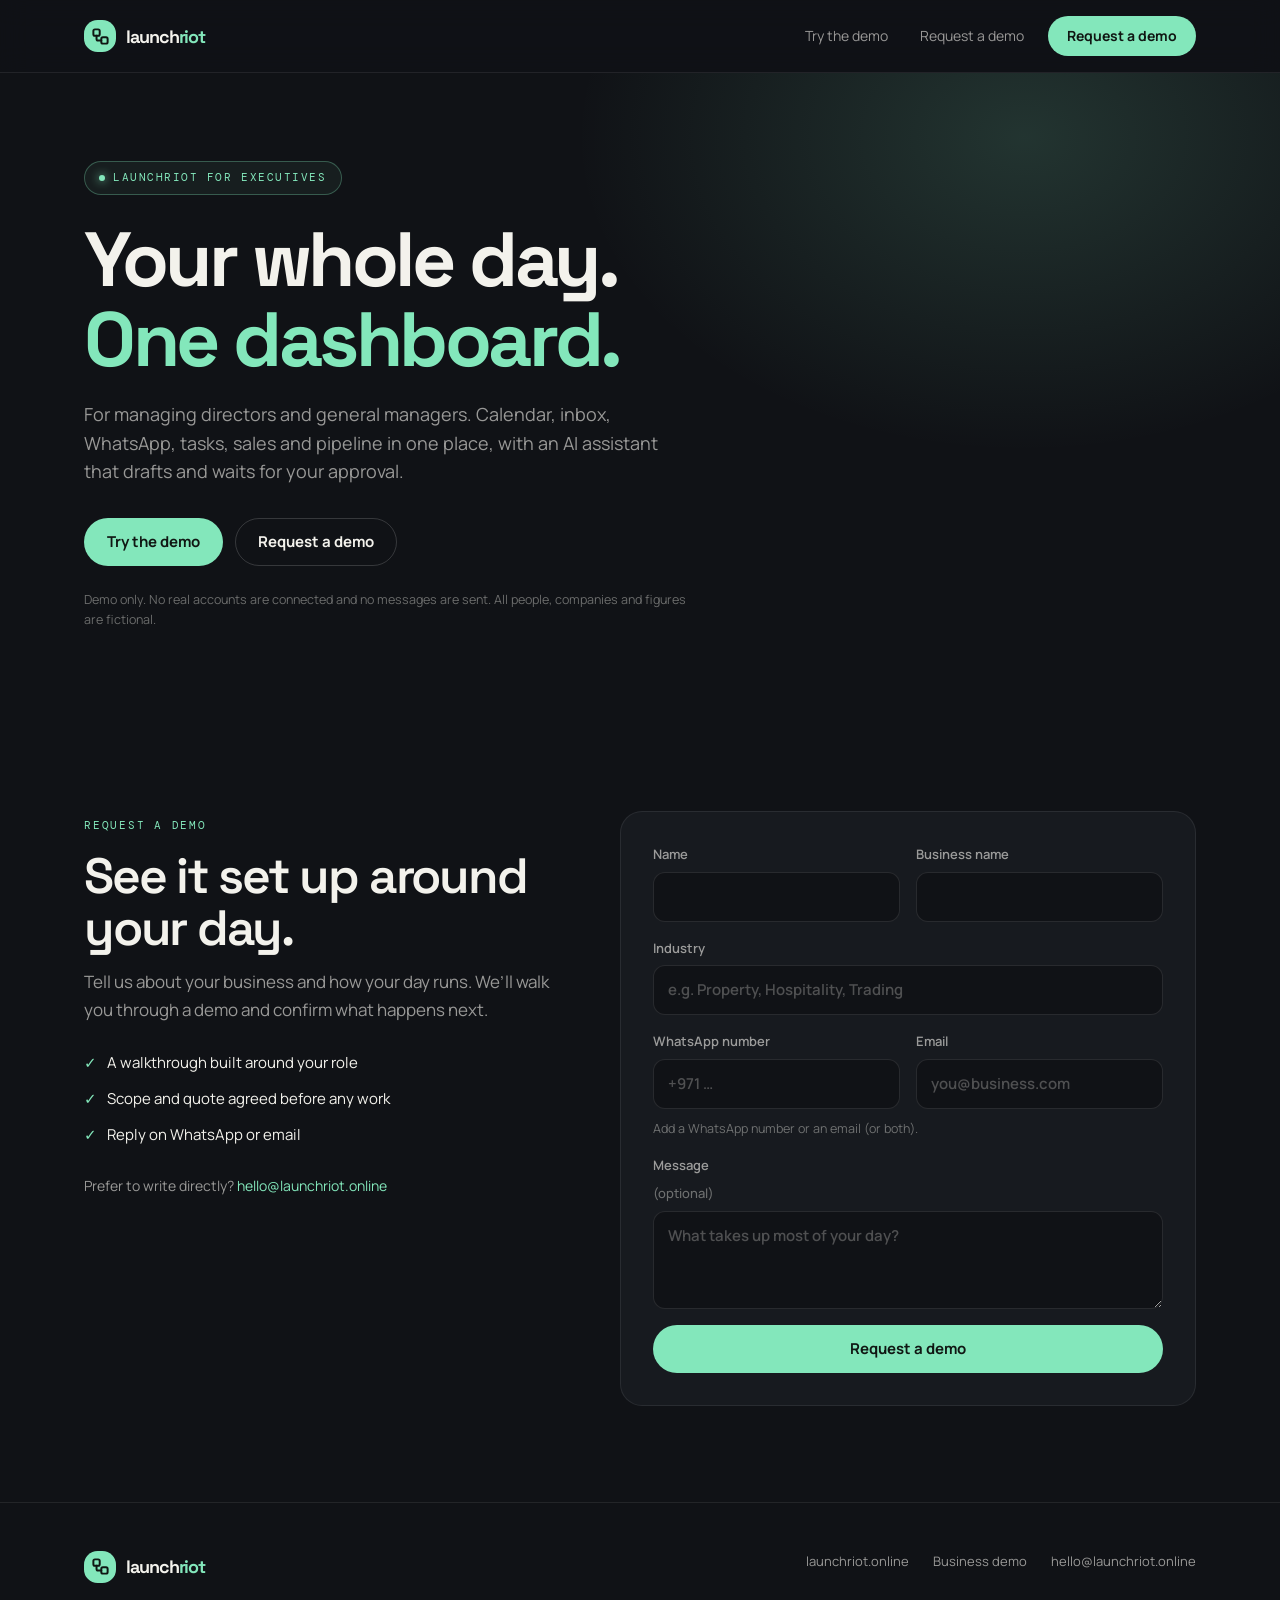
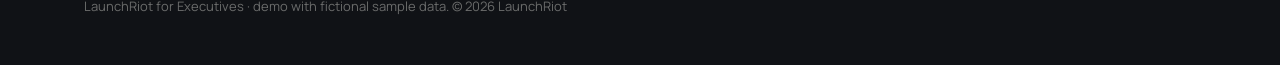
==== commit d7d49530: "Exec demo: full workspace app (based on electrical demo) with sidebar pages, View as, AI staff and c" ====
--- a/index.html
+++ b/index.html
@@ -29,7 +29,7 @@
   <div class="wrap nav-in">
     <!-- Logo: markup copied verbatim from the LaunchRiot sibling site (main-site-v2) -->
     <a aria-label="LaunchRiot home" href="#top" class="lr-logo"><span class="lr-mark"><svg xmlns="http://www.w3.org/2000/svg" width="19" height="19" viewBox="0 0 24 24" fill="none" stroke="currentColor" stroke-width="2.5" stroke-linecap="round" stroke-linejoin="round" class="lucide lucide-workflow" aria-hidden="true"><rect width="8" height="8" x="3" y="3" rx="2"></rect><path d="M7 11v4a2 2 0 0 0 2 2h4"></path><rect width="8" height="8" x="13" y="13" rx="2"></rect></svg></span><span class="lr-word">launch<span class="lr-accent">riot</span></span></a>
-    <nav class="links"><a href="#/app">Try the demo</a><a href="#request">Request a demo</a></nav>
+    <nav class="links"><a href="app.html#/app/dashboard">Try the demo</a><a href="#request">Request a demo</a></nav>
     <a class="btn btn-primary btn-sm" href="#request">Request a demo</a>
   </div>
 </header>
@@ -41,31 +41,10 @@
       <h1>Your whole day.<br><span class="accent">One dashboard.</span></h1>
       <p class="sub">For managing directors and general managers. Calendar, inbox, WhatsApp, tasks, sales and pipeline in one place, with an AI assistant that drafts and waits for your approval.</p>
       <div class="cta-row">
-        <a class="btn btn-primary" href="#/app">Try the demo</a>
+        <a class="btn btn-primary" href="app.html#/app/dashboard">Try the demo</a>
         <a class="btn btn-ghost" href="#request">Request a demo</a>
       </div>
       <p class="fine">Demo only. No real accounts are connected and no messages are sent. All people, companies and figures are fictional.</p>
-    </div>
-  </section>
-
-  <section class="sec-demo" id="demo">
-    <div class="wrap">
-      <div class="demo-head">
-        <div>
-          <a class="mono accent back-site" href="#top">&larr; Back to site</a>
-          <h2>Good morning, Alex.</h2>
-          <p class="muted-p" id="today"></p>
-        </div>
-        <span class="tag">Sample data</span>
-      </div>
-
-      <div class="card connect">
-        <div class="card-h"><h3>Connect your accounts</h3><button class="lnk" id="connect-all">Connect all (demo)</button></div>
-        <p class="note">Clicking simulates a connection. No sign-in, no real OAuth, no data leaves this page.</p>
-        <div class="conn-grid" id="conn"></div>
-      </div>
-
-      <div class="dash" id="dash"></div>
     </div>
   </section>
 
@@ -120,15 +99,7 @@
     </div>
   </div>
 </footer>
-<div id="toast" role="status"></div>
-<script src="data.js"></script>
-<script src="app.js"></script>
+
 <script src="script.js"></script>
-<script>
-// Full-screen demo view: #/app shows only the dashboard, connected by default.
-(function(){var first=true;function route(){var on=location.hash.indexOf("#/app")===0;document.body.classList.toggle("app",on);
-if(on){if(first&&window.LRX){window.SAMPLE.sources.forEach(function(s){window.LRX.con[s.k]=true});window.LRX.render();first=false}window.scrollTo(0,0)}}
-window.addEventListener("hashchange",route);route();})();
-</script>
 </body>
 </html>
